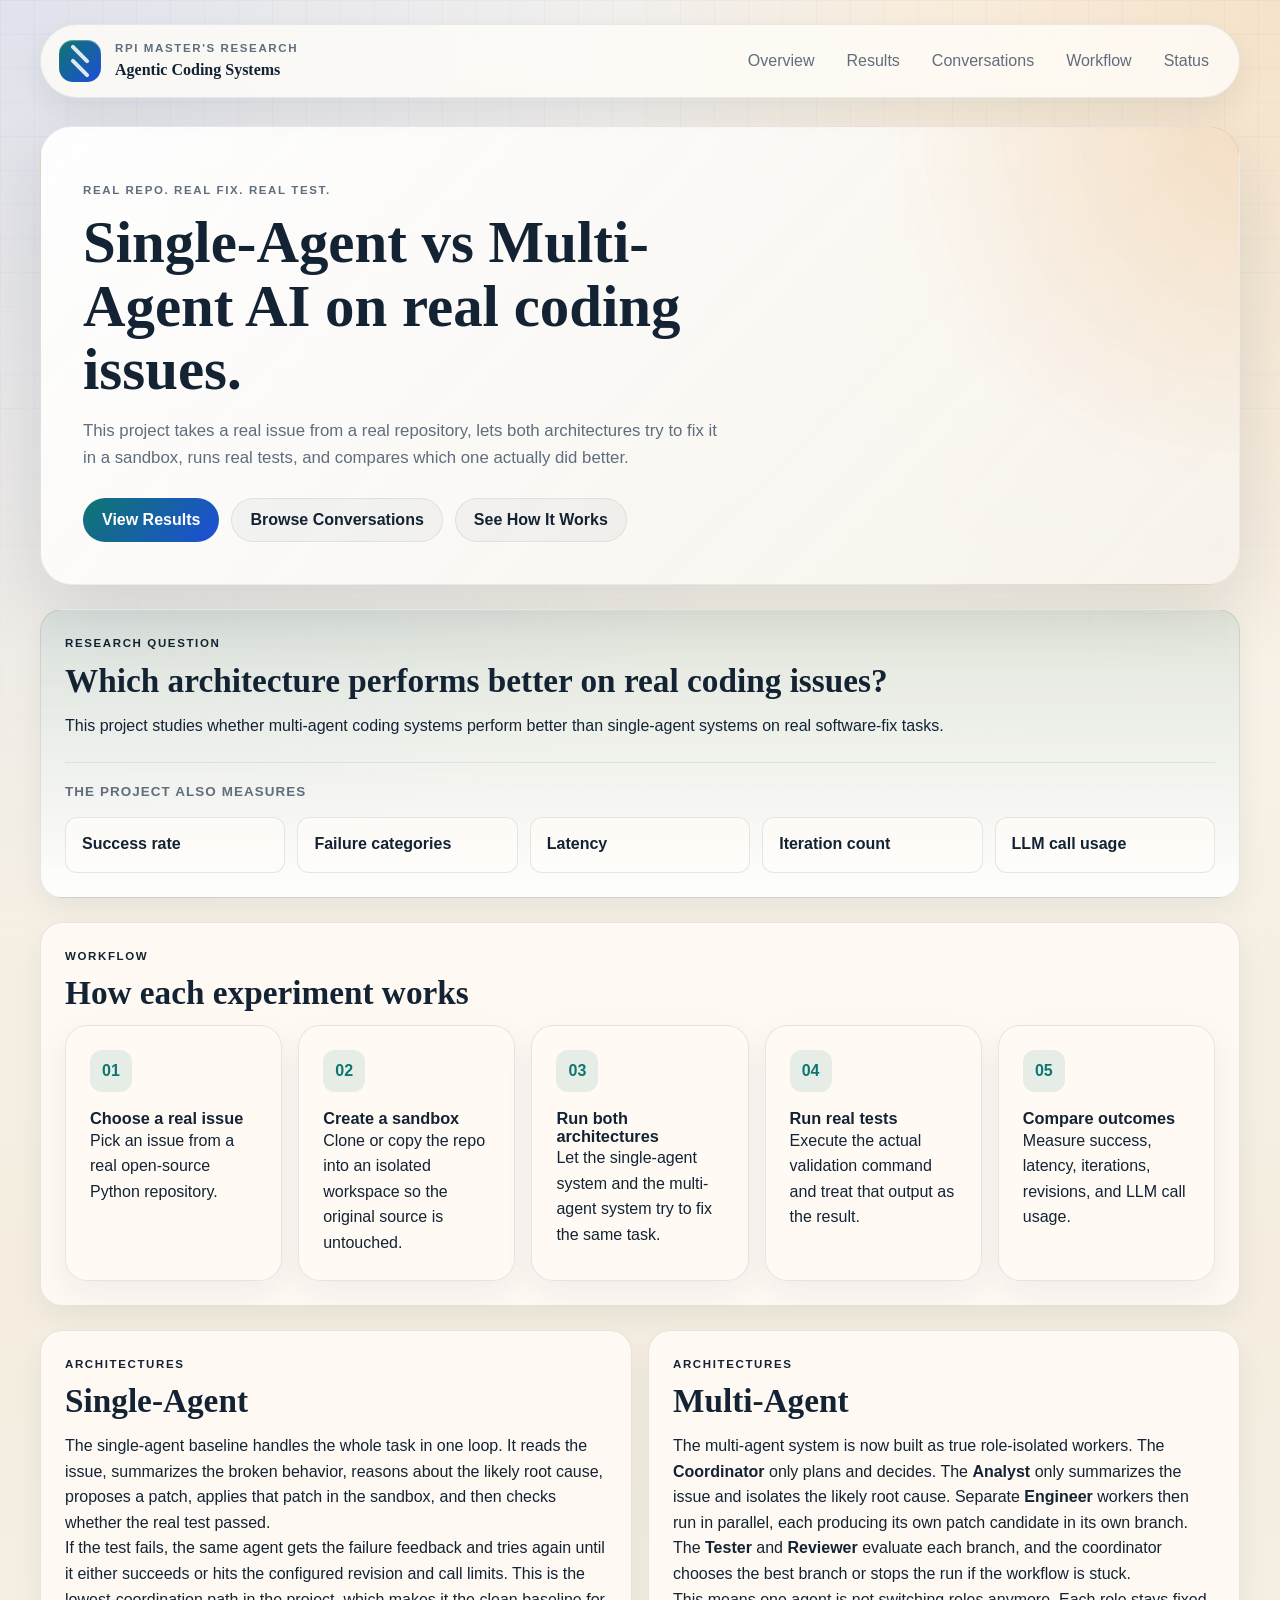
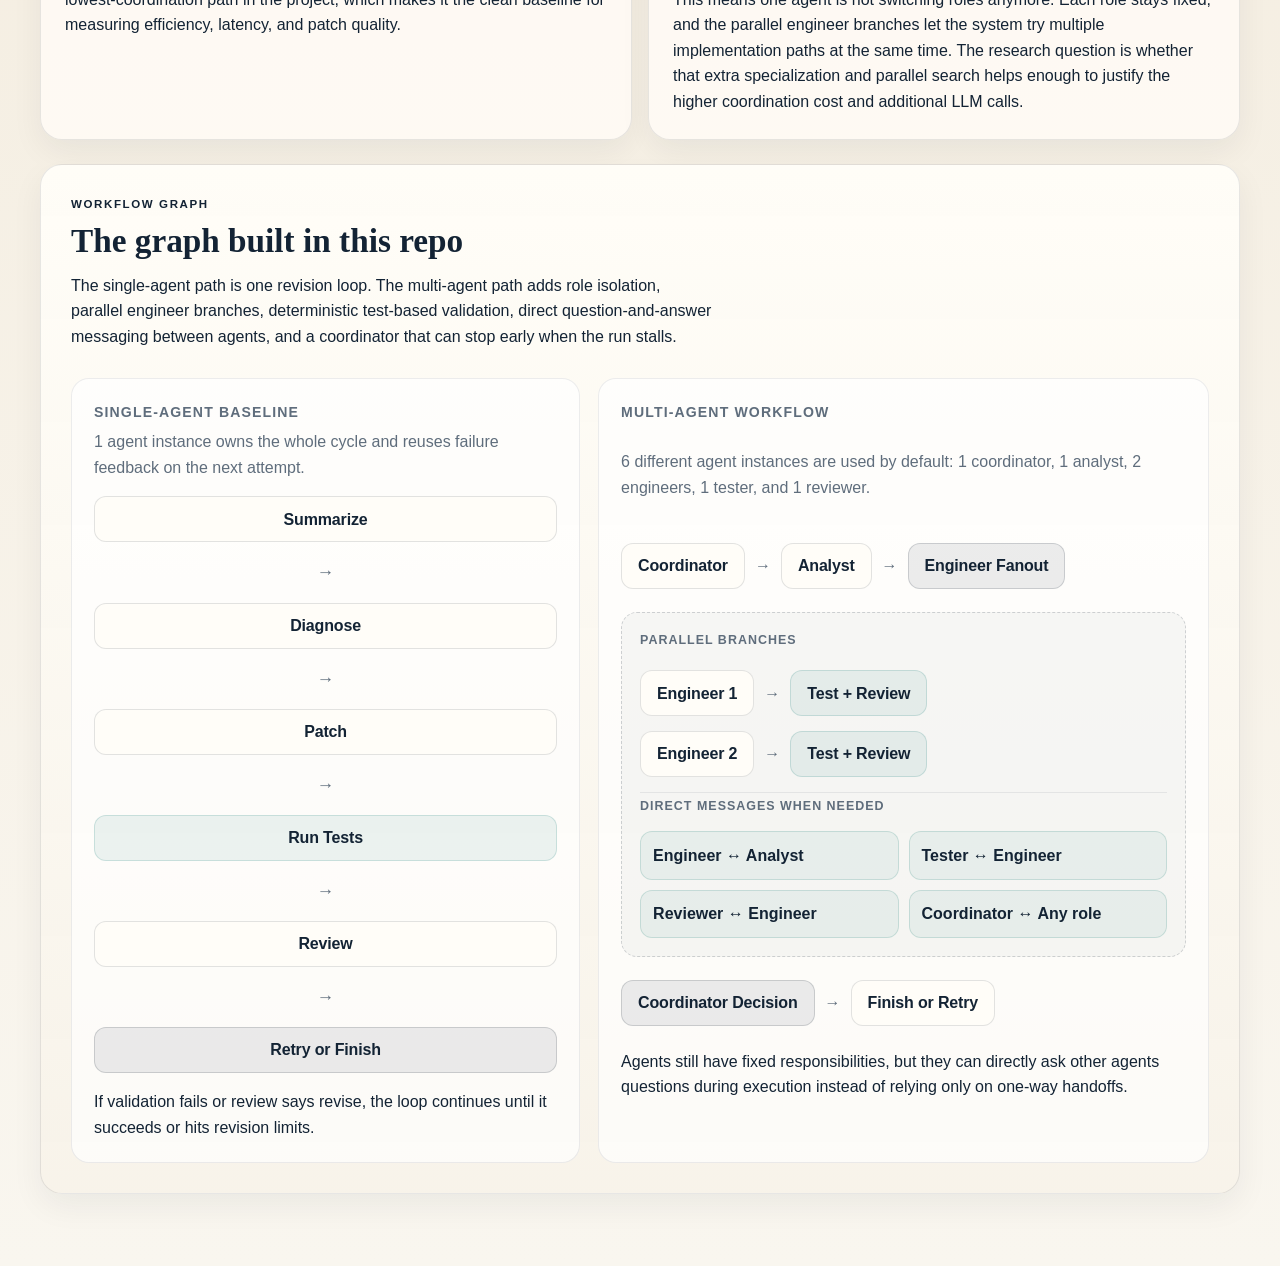
==== index.html @ 9006fa15 "feat: add static project website" ====
<!DOCTYPE html>
<html lang="en">
<head>
  <meta charset="UTF-8">
  <meta name="viewport" content="width=device-width, initial-scale=1.0">
  <title>Agentic Coding Research</title>
  <link rel="stylesheet" href="styles.css">
</head>
<body>
  <div class="shell">
    <header class="topbar">
      <a class="brand" href="index.html">
        <span class="brand-mark"></span>
        <span>
          <span class="eyebrow">RPI Master's Research</span>
          <strong>Agentic Coding Systems</strong>
        </span>
      </a>
      <nav class="nav">
        <a href="index.html">Overview</a>
        <a href="results.html">Results</a>
        <a href="conversations.html">Conversations</a>
        <a href="#workflow">Workflow</a>
        <a href="#status">Status</a>
      </nav>
    </header>

    <main>
      <section class="hero hero-single">
        <div class="hero-copy">
          <p class="eyebrow">Real Repo. Real Fix. Real Test.</p>
          <h1>Single-Agent vs Multi-Agent AI on real coding issues.</h1>
          <p class="lede">
            This project takes a real issue from a real repository, lets both architectures try to fix it in a sandbox,
            runs real tests, and compares which one actually did better.
          </p>
          <div class="hero-actions">
            <a class="button button-primary" href="results.html">View Results</a>
            <a class="button button-secondary" href="conversations.html">Browse Conversations</a>
            <a class="button button-secondary" href="#workflow">See How It Works</a>
          </div>
        </div>
      </section>

      <section>
        <article class="panel emphasis">
          <p class="eyebrow">Research Question</p>
          <h2>Which architecture performs better on real coding issues?</h2>
          <p>
            This project studies whether multi-agent coding systems perform better than single-agent systems on real software-fix tasks.
          </p>
          <div class="research-metrics">
            <span class="research-metrics-label">The project also measures</span>
            <div class="research-metrics-grid">
              <span class="research-metric">Success rate</span>
              <span class="research-metric">Failure categories</span>
              <span class="research-metric">Latency</span>
              <span class="research-metric">Iteration count</span>
              <span class="research-metric">LLM call usage</span>
            </div>
          </div>
        </article>
      </section>

      <section class="panel" id="workflow">
        <p class="eyebrow">Workflow</p>
        <h2>How each experiment works</h2>
        <div class="steps">
          <article class="step">
            <span class="step-number">01</span>
            <h3>Choose a real issue</h3>
            <p>Pick an issue from a real open-source Python repository.</p>
          </article>
          <article class="step">
            <span class="step-number">02</span>
            <h3>Create a sandbox</h3>
            <p>Clone or copy the repo into an isolated workspace so the original source is untouched.</p>
          </article>
          <article class="step">
            <span class="step-number">03</span>
            <h3>Run both architectures</h3>
            <p>Let the single-agent system and the multi-agent system try to fix the same task.</p>
          </article>
          <article class="step">
            <span class="step-number">04</span>
            <h3>Run real tests</h3>
            <p>Execute the actual validation command and treat that output as the result.</p>
          </article>
          <article class="step">
            <span class="step-number">05</span>
            <h3>Compare outcomes</h3>
            <p>Measure success, latency, iterations, revisions, and LLM call usage.</p>
          </article>
        </div>
      </section>

      <section class="section-grid">
        <article class="panel">
          <p class="eyebrow">Architectures</p>
          <h2>Single-Agent</h2>
          <p>
            The single-agent baseline handles the whole task in one loop. It reads the issue, summarizes the broken behavior,
            reasons about the likely root cause, proposes a patch, applies that patch in the sandbox, and then checks whether
            the real test passed.
          </p>
          <p>
            If the test fails, the same agent gets the failure feedback and tries again until it either succeeds or hits the
            configured revision and call limits. This is the lowest-coordination path in the project, which makes it the clean
            baseline for measuring efficiency, latency, and patch quality.
          </p>
        </article>
        <article class="panel">
          <p class="eyebrow">Architectures</p>
          <h2>Multi-Agent</h2>
          <p>
            The multi-agent system is now built as true role-isolated workers. The <strong>Coordinator</strong> only plans and
            decides. The <strong>Analyst</strong> only summarizes the issue and isolates the likely root cause. Separate
            <strong>Engineer</strong> workers then run in parallel, each producing its own patch candidate in its own branch.
            The <strong>Tester</strong> and <strong>Reviewer</strong> evaluate each branch, and the coordinator chooses the best
            branch or stops the run if the workflow is stuck.
          </p>
          <p>
            This means one agent is not switching roles anymore. Each role stays fixed, and the parallel engineer branches let the
            system try multiple implementation paths at the same time. The research question is whether that extra specialization
            and parallel search helps enough to justify the higher coordination cost and additional LLM calls.
          </p>
        </article>
      </section>

      <section class="panel graph-panel">
        <div class="graph-panel-copy">
          <p class="eyebrow">Workflow Graph</p>
          <h2>The graph built in this repo</h2>
          <p>
            The single-agent path is one revision loop. The multi-agent path adds role isolation, parallel engineer branches,
            deterministic test-based validation, direct question-and-answer messaging between agents, and a coordinator that can
            stop early when the run stalls.
          </p>
        </div>

        <div class="workflow-diagram">
          <article class="workflow-track">
            <div class="workflow-track-head">
              <span class="graph-label">Single-Agent baseline</span>
              <p>1 agent instance owns the whole cycle and reuses failure feedback on the next attempt.</p>
            </div>
            <div class="workflow-map workflow-map-single">
              <span class="workflow-node">Summarize</span>
              <span class="workflow-link">→</span>
              <span class="workflow-node">Diagnose</span>
              <span class="workflow-link">→</span>
              <span class="workflow-node">Patch</span>
              <span class="workflow-link">→</span>
              <span class="workflow-node workflow-node-accent">Run Tests</span>
              <span class="workflow-link">→</span>
              <span class="workflow-node">Review</span>
              <span class="workflow-link">→</span>
              <span class="workflow-node workflow-node-strong">Retry or Finish</span>
            </div>
            <p class="workflow-note">If validation fails or review says revise, the loop continues until it succeeds or hits revision limits.</p>
          </article>

          <article class="workflow-track">
            <div class="workflow-track-head">
              <span class="graph-label">Multi-Agent workflow</span>
              <p>6 different agent instances are used by default: 1 coordinator, 1 analyst, 2 engineers, 1 tester, and 1 reviewer.</p>
            </div>
            <div class="workflow-map workflow-map-multi">
              <div class="workflow-row">
                <span class="workflow-node">Coordinator</span>
                <span class="workflow-link">→</span>
                <span class="workflow-node">Analyst</span>
                <span class="workflow-link">→</span>
                <span class="workflow-node workflow-node-strong">Engineer Fanout</span>
              </div>
              <div class="workflow-branch-box">
                <span class="workflow-branch-label">Parallel branches</span>
                <div class="workflow-branch-grid">
                  <div class="workflow-branch-lane">
                    <span class="workflow-node">Engineer 1</span>
                    <span class="workflow-link">→</span>
                    <span class="workflow-node workflow-node-accent">Test + Review</span>
                  </div>
                  <div class="workflow-branch-lane">
                    <span class="workflow-node">Engineer 2</span>
                    <span class="workflow-link">→</span>
                    <span class="workflow-node workflow-node-accent">Test + Review</span>
                  </div>
                </div>
                <div class="workflow-message-box">
                  <span class="workflow-message-label">Direct messages when needed</span>
                  <div class="workflow-message-grid">
                    <span class="workflow-message">Engineer ↔ Analyst</span>
                    <span class="workflow-message">Tester ↔ Engineer</span>
                    <span class="workflow-message">Reviewer ↔ Engineer</span>
                    <span class="workflow-message">Coordinator ↔ Any role</span>
                  </div>
                </div>
              </div>
              <div class="workflow-row">
                <span class="workflow-node workflow-node-strong">Coordinator Decision</span>
                <span class="workflow-link">→</span>
                <span class="workflow-node">Finish or Retry</span>
              </div>
            </div>
            <p class="workflow-note">Agents still have fixed responsibilities, but they can directly ask other agents questions during execution instead of relying only on one-way handoffs.</p>
          </article>
        </div>
      </section>

    </main>
  </div>
</body>
</html>
---- styles.css ----
:root {
  --bg: #f5efe3;
  --surface: rgba(255, 251, 245, 0.88);
  --surface-strong: #fffdf8;
  --text: #132334;
  --muted: #5f6d7c;
  --line: rgba(19, 35, 52, 0.1);
  --accent: #0f766e;
  --accent-2: #1d4ed8;
  --accent-3: #d97706;
  --shadow: 0 28px 72px rgba(19, 35, 52, 0.12);
  --radius-xl: 28px;
  --radius-lg: 22px;
  --radius-md: 16px;
  --max-width: 1200px;
}

* {
  box-sizing: border-box;
}

html {
  scroll-behavior: smooth;
}

body {
  margin: 0;
  color: var(--text);
  font-family: "Avenir Next", "Segoe UI", sans-serif;
  line-height: 1.6;
  background:
    radial-gradient(circle at top left, rgba(29, 78, 216, 0.12), transparent 30%),
    radial-gradient(circle at top right, rgba(217, 119, 6, 0.16), transparent 22%),
    linear-gradient(180deg, #fbf7ef 0%, #f4ede0 45%, #f9f6ef 100%);
}

body::before {
  content: "";
  position: fixed;
  inset: 0;
  pointer-events: none;
  background-image:
    linear-gradient(rgba(19, 35, 52, 0.03) 1px, transparent 1px),
    linear-gradient(90deg, rgba(19, 35, 52, 0.03) 1px, transparent 1px);
  background-size: 34px 34px;
  mask-image: linear-gradient(180deg, rgba(0, 0, 0, 0.85), transparent);
}

a {
  color: inherit;
  text-decoration: none;
}

code {
  font-family: "SFMono-Regular", "Menlo", monospace;
}

.shell {
  width: min(calc(100% - 32px), var(--max-width));
  margin: 0 auto;
  padding: 24px 0 72px;
  position: relative;
  z-index: 1;
}

.topbar {
  position: sticky;
  top: 16px;
  z-index: 10;
  display: flex;
  justify-content: space-between;
  align-items: center;
  gap: 16px;
  padding: 14px 18px;
  border: 1px solid rgba(19, 35, 52, 0.08);
  border-radius: 999px;
  background: rgba(255, 253, 248, 0.8);
  box-shadow: 0 12px 30px rgba(19, 35, 52, 0.08);
  backdrop-filter: blur(16px);
}

.brand {
  display: flex;
  align-items: center;
  gap: 14px;
  min-width: 0;
}

.brand strong {
  display: block;
  font-family: "Iowan Old Style", "Palatino Linotype", serif;
  font-size: 1rem;
}

.brand-mark {
  width: 42px;
  height: 42px;
  border-radius: 14px;
  background: linear-gradient(135deg, var(--accent), var(--accent-2));
  box-shadow: inset 0 1px 1px rgba(255, 255, 255, 0.35);
  position: relative;
}

.brand-mark::before,
.brand-mark::after {
  content: "";
  position: absolute;
  left: 9px;
  right: 9px;
  height: 4px;
  border-radius: 999px;
  background: rgba(255, 255, 255, 0.86);
  transform: rotate(45deg);
}

.brand-mark::before {
  top: 12px;
}

.brand-mark::after {
  bottom: 12px;
}

.eyebrow {
  display: block;
  letter-spacing: 0.14em;
  text-transform: uppercase;
  font-size: 0.72rem;
  font-weight: 700;
  color: var(--muted);
}

.nav {
  display: flex;
  flex-wrap: wrap;
  gap: 8px;
}

.nav a {
  padding: 8px 12px;
  border-radius: 999px;
  color: var(--muted);
  transition: background 160ms ease, color 160ms ease, transform 160ms ease;
}

.nav a:hover {
  background: rgba(19, 35, 52, 0.06);
  color: var(--text);
  transform: translateY(-1px);
}

main {
  display: grid;
  gap: 24px;
  margin-top: 28px;
}

.hero {
  display: grid;
  grid-template-columns: 1.3fr 0.9fr;
  gap: 24px;
  padding: 42px;
  border-radius: calc(var(--radius-xl) + 4px);
  border: 1px solid rgba(19, 35, 52, 0.08);
  background:
    radial-gradient(circle at top right, rgba(217, 119, 6, 0.18), transparent 28%),
    linear-gradient(135deg, rgba(255, 255, 255, 0.94), rgba(247, 243, 236, 0.88));
  box-shadow: var(--shadow);
}

.hero-results {
  grid-template-columns: 1.2fr 0.8fr;
}

.hero-single {
  grid-template-columns: 1fr;
}

.hero-single h1 {
  max-width: 24ch;
  font-size: clamp(2.9rem, 4.6vw, 4.6rem);
}

.hero-single .lede {
  max-width: 68ch;
}

h1,
h2,
h3 {
  margin: 0;
  line-height: 1.08;
}

h1,
h2 {
  font-family: "Iowan Old Style", "Palatino Linotype", serif;
}

h1 {
  font-size: clamp(2.8rem, 5vw, 4.8rem);
  margin-top: 12px;
  max-width: 11ch;
}

h2 {
  font-size: clamp(1.8rem, 2.6vw, 2.6rem);
  margin: 10px 0 14px;
}

h3 {
  font-size: 1.02rem;
}

.lede {
  max-width: 62ch;
  color: var(--muted);
  font-size: 1.05rem;
}

.hero-actions {
  display: flex;
  flex-wrap: wrap;
  gap: 12px;
  margin-top: 26px;
}

.button {
  display: inline-flex;
  align-items: center;
  justify-content: center;
  min-height: 44px;
  padding: 0 18px;
  border-radius: 999px;
  border: 1px solid transparent;
  font-weight: 600;
}

.button-primary {
  color: white;
  background: linear-gradient(135deg, var(--accent), var(--accent-2));
}

.button-secondary {
  background: rgba(19, 35, 52, 0.04);
  border-color: rgba(19, 35, 52, 0.08);
}

.hero-panel,
.mini-grid,
.triple-grid,
.section-grid,
.status-grid,
.criteria-grid,
.steps {
  display: grid;
  gap: 16px;
}

.mini-grid,
.triple-grid,
.section-grid,
.status-grid,
.criteria-grid {
  grid-template-columns: repeat(2, minmax(0, 1fr));
}

.triple-grid {
  grid-template-columns: repeat(3, minmax(0, 1fr));
}

.panel,
.stat-card,
.mini-card,
.step,
.status-card,
.criteria-card {
  padding: 24px;
  border-radius: var(--radius-lg);
  border: 1px solid var(--line);
  background: var(--surface);
  box-shadow: 0 12px 32px rgba(19, 35, 52, 0.06);
}

.panel.emphasis {
  background: linear-gradient(180deg, rgba(15, 118, 110, 0.09), rgba(255, 255, 255, 0.92));
}

.research-metrics {
  display: grid;
  gap: 14px;
  margin-top: 24px;
  padding-top: 18px;
  border-top: 1px solid rgba(19, 35, 52, 0.08);
}

.research-metrics-label {
  font-size: 0.84rem;
  font-weight: 700;
  letter-spacing: 0.08em;
  text-transform: uppercase;
  color: var(--muted);
}

.research-metrics-grid {
  display: grid;
  grid-template-columns: repeat(5, minmax(0, 1fr));
  gap: 12px;
}

.research-metric {
  display: flex;
  align-items: center;
  min-height: 56px;
  padding: 14px 16px;
  border: 1px solid rgba(19, 35, 52, 0.1);
  border-radius: 12px;
  background: rgba(255, 253, 248, 0.7);
  font-weight: 700;
  line-height: 1.3;
}

.stat-card {
  background: linear-gradient(180deg, rgba(21, 33, 50, 0.96), rgba(16, 27, 42, 0.92));
  color: white;
}

.stat-card p,
.mini-card p,
.panel p,
.status-card p,
.criteria-card p,
.step p {
  margin: 0;
  color: inherit;
}

.stat-label,
.mini-label {
  display: block;
  font-size: 0.75rem;
  text-transform: uppercase;
  letter-spacing: 0.14em;
  opacity: 0.72;
}

.stat-value {
  display: block;
  margin: 10px 0 8px;
  font-size: 1.35rem;
  line-height: 1.25;
}

.mini-card strong,
.status-card strong,
.criteria-card strong {
  display: block;
  margin-bottom: 8px;
  font-size: 1.08rem;
}

.clean-list {
  margin: 0;
  padding-left: 18px;
}

.clean-list li + li {
  margin-top: 10px;
}

.steps {
  grid-template-columns: repeat(5, minmax(0, 1fr));
}

.step-number {
  display: inline-flex;
  width: 42px;
  height: 42px;
  align-items: center;
  justify-content: center;
  border-radius: 12px;
  background: rgba(15, 118, 110, 0.1);
  color: var(--accent);
  font-weight: 700;
  margin-bottom: 18px;
}

.table-wrap {
  overflow-x: auto;
}

.accordion-list {
  display: grid;
  gap: 14px;
}

.test-card {
  border: 1px solid var(--line);
  border-radius: var(--radius-lg);
  background: var(--surface);
  box-shadow: 0 12px 32px rgba(19, 35, 52, 0.06);
  overflow: hidden;
}

.test-card summary {
  list-style: none;
  display: flex;
  justify-content: space-between;
  align-items: center;
  gap: 16px;
  padding: 22px 24px;
  cursor: pointer;
}

.test-card summary::-webkit-details-marker {
  display: none;
}

.test-card summary strong {
  display: block;
  font-size: 1.06rem;
  margin-top: 4px;
}

.test-card[open] summary {
  border-bottom: 1px solid var(--line);
  background: rgba(19, 35, 52, 0.02);
}

.test-card-body {
  padding: 22px 24px 24px;
}

.detail-grid {
  display: grid;
  grid-template-columns: repeat(2, minmax(0, 1fr));
  gap: 16px;
}

.detail-grid-wide {
  margin-top: 16px;
}

.detail-block {
  padding: 18px;
  border-radius: var(--radius-md);
  background: rgba(255, 255, 255, 0.55);
  border: 1px solid rgba(19, 35, 52, 0.08);
}

.detail-block h3 {
  margin-bottom: 12px;
}

.summary-chip {
  display: inline-flex;
  align-items: center;
  min-height: 32px;
  padding: 0 12px;
  border-radius: 999px;
  font-size: 0.82rem;
  font-weight: 700;
  white-space: nowrap;
}

.success-chip {
  background: rgba(15, 118, 110, 0.12);
  color: var(--accent);
}

.failure-chip {
  background: rgba(185, 28, 28, 0.12);
  color: #b91c1c;
}

.mixed-chip {
  background: rgba(29, 78, 216, 0.12);
  color: #1d4ed8;
}

table {
  width: 100%;
  border-collapse: collapse;
  margin-top: 8px;
}

th,
td {
  text-align: left;
  padding: 14px 16px;
  border-bottom: 1px solid var(--line);
}

th {
  font-size: 0.78rem;
  text-transform: uppercase;
  letter-spacing: 0.12em;
  color: var(--muted);
}

.pill {
  display: inline-flex;
  align-items: center;
  min-height: 28px;
  padding: 0 10px;
  border-radius: 999px;
  font-size: 0.85rem;
  font-weight: 700;
}

.pill.success {
  background: rgba(15, 118, 110, 0.12);
  color: var(--accent);
}

.conversation-layout {
  display: grid;
  grid-template-columns: 320px minmax(0, 1fr);
  gap: 24px;
}

.issue-browser,
.conversation-browser {
  min-height: 720px;
}

.issue-list,
.transcript-list {
  display: grid;
  gap: 14px;
}

.issue-button,
.tab-button {
  width: 100%;
  border: 1px solid var(--line);
  background: rgba(255, 255, 255, 0.72);
  color: var(--text);
  border-radius: 18px;
  padding: 16px;
  text-align: left;
  cursor: pointer;
  transition: transform 160ms ease, border-color 160ms ease, background 160ms ease;
}

.issue-button:hover,
.tab-button:hover {
  transform: translateY(-1px);
  border-color: rgba(15, 118, 110, 0.25);
}

.issue-button.active,
.tab-button.active {
  background: linear-gradient(180deg, rgba(15, 118, 110, 0.12), rgba(255, 255, 255, 0.92));
  border-color: rgba(15, 118, 110, 0.32);
}

.issue-title,
.issue-meta {
  display: block;
}

.issue-title {
  font-weight: 700;
  margin-bottom: 4px;
}

.issue-meta {
  color: var(--muted);
  font-size: 0.92rem;
}

.conversation-header,
.run-card-top,
.run-stats,
.tab-bar,
.transcript-meta,
.graph-flow {
  display: flex;
  flex-wrap: wrap;
  gap: 12px;
}

.conversation-header,
.run-card-top {
  justify-content: space-between;
  align-items: flex-start;
}

.tab-bar {
  justify-content: flex-end;
}

.tab-button {
  width: auto;
  min-width: 164px;
  text-align: center;
}

.run-card,
.transcript-item,
.empty-state {
  padding: 22px;
  border-radius: var(--radius-lg);
  border: 1px solid var(--line);
  background: rgba(255, 255, 255, 0.72);
}

.run-card {
  display: grid;
  gap: 18px;
}

.run-stats {
  color: var(--muted);
  font-size: 0.95rem;
}

.transcript-item {
  background: rgba(255, 253, 248, 0.95);
}

.transcript-meta {
  align-items: center;
  color: var(--muted);
  font-size: 0.88rem;
  margin-bottom: 14px;
}

.role-pill {
  display: inline-flex;
  align-items: center;
  padding: 6px 10px;
  border-radius: 999px;
  background: rgba(29, 78, 216, 0.1);
  color: var(--accent-2);
  font-weight: 700;
}

.transcript-panel {
  border-top: 1px solid var(--line);
  padding-top: 12px;
  margin-top: 12px;
}

.transcript-panel summary {
  cursor: pointer;
  font-weight: 700;
}

.transcript-panel pre {
  margin: 12px 0 0;
  padding: 16px;
  border-radius: var(--radius-md);
  overflow-x: auto;
  background: #132334;
  color: #f9fbfd;
  font-family: "SFMono-Regular", "Menlo", monospace;
  font-size: 0.88rem;
  line-height: 1.55;
  white-space: pre-wrap;
  word-break: break-word;
}

.transcript-note,
.empty-state {
  color: var(--muted);
}

.graph-stack {
  display: grid;
  gap: 20px;
  margin-top: 10px;
}

.graph-panel {
  display: grid;
  gap: 28px;
  padding: 30px;
  background:
    linear-gradient(180deg, rgba(255, 253, 248, 0.96), rgba(247, 242, 233, 0.92));
}

.graph-panel-copy {
  max-width: 72ch;
}

.graph-panel-copy p:last-child {
  margin-top: 0;
}

.workflow-diagram {
  display: grid;
  grid-template-columns: minmax(0, 1fr) minmax(0, 1.2fr);
  gap: 18px;
}

.workflow-track {
  display: grid;
  gap: 16px;
  padding: 22px;
  border: 1px solid rgba(19, 35, 52, 0.08);
  border-radius: 18px;
  background: rgba(255, 255, 255, 0.66);
}

.workflow-track-head {
  display: grid;
  gap: 6px;
}

.workflow-track-head p,
.workflow-note {
  margin: 0;
  color: var(--muted);
}

.workflow-map {
  display: grid;
  gap: 16px;
}

.workflow-map-single {
  align-content: start;
}

.workflow-map-single .workflow-link {
  display: flex;
  align-items: center;
  justify-content: center;
  min-height: 28px;
  width: 100%;
  font-size: 1.1rem;
}

.workflow-row,
.workflow-branch-lane {
  display: flex;
  align-items: center;
  flex-wrap: wrap;
  gap: 10px;
}

.workflow-node {
  display: inline-flex;
  align-items: center;
  justify-content: center;
  min-height: 46px;
  padding: 0 16px;
  border: 1px solid rgba(19, 35, 52, 0.12);
  border-radius: 12px;
  background: #fffdf8;
  font-weight: 700;
  letter-spacing: -0.01em;
}

.workflow-node-accent {
  background: rgba(15, 118, 110, 0.08);
  border-color: rgba(15, 118, 110, 0.16);
}

.workflow-node-strong {
  background: rgba(19, 35, 52, 0.08);
  border-color: rgba(19, 35, 52, 0.16);
}

.workflow-link {
  color: var(--muted);
  font-weight: 700;
}

.workflow-branch-box {
  display: grid;
  gap: 14px;
  padding: 18px;
  border: 1px dashed rgba(19, 35, 52, 0.18);
  border-radius: 16px;
  background: rgba(19, 35, 52, 0.03);
}

.workflow-branch-label {
  font-size: 0.78rem;
  font-weight: 700;
  letter-spacing: 0.08em;
  text-transform: uppercase;
  color: var(--muted);
}

.workflow-branch-grid {
  display: grid;
  gap: 12px;
}

.workflow-message-box {
  display: grid;
  gap: 12px;
  padding-top: 4px;
  border-top: 1px solid rgba(19, 35, 52, 0.08);
}

.workflow-message-label {
  font-size: 0.78rem;
  font-weight: 700;
  letter-spacing: 0.08em;
  text-transform: uppercase;
  color: var(--muted);
}

.workflow-message-grid {
  display: grid;
  grid-template-columns: repeat(2, minmax(0, 1fr));
  gap: 10px;
}

.workflow-message {
  display: flex;
  align-items: center;
  min-height: 42px;
  padding: 10px 12px;
  border-radius: 12px;
  border: 1px solid rgba(15, 118, 110, 0.16);
  background: rgba(15, 118, 110, 0.06);
  font-weight: 700;
  color: var(--text);
}

.graph-lane {
  display: grid;
  gap: 10px;
}

.graph-label {
  font-size: 0.88rem;
  font-weight: 700;
  color: var(--muted);
  text-transform: uppercase;
  letter-spacing: 0.08em;
}

.graph-flow {
  align-items: center;
  padding: 18px;
  border-radius: var(--radius-md);
  border: 1px solid var(--line);
  background: rgba(255, 255, 255, 0.72);
}

.graph-node {
  display: inline-flex;
  align-items: center;
  min-height: 40px;
  padding: 0 14px;
  border-radius: 999px;
  background: linear-gradient(180deg, rgba(29, 78, 216, 0.1), rgba(15, 118, 110, 0.08));
  border: 1px solid rgba(29, 78, 216, 0.14);
  font-weight: 700;
}

.graph-arrow {
  color: var(--muted);
  font-weight: 700;
}

@media (max-width: 960px) {
  .topbar,
  .hero,
  .mini-grid,
  .triple-grid,
  .section-grid,
  .status-grid,
  .criteria-grid,
  .steps,
  .detail-grid,
  .conversation-layout,
  .research-metrics-grid,
  .workflow-message-grid,
  .workflow-diagram {
    grid-template-columns: 1fr;
  }

  .topbar {
    border-radius: 24px;
    align-items: flex-start;
  }

  .nav {
    justify-content: flex-start;
  }

  h1 {
    max-width: none;
  }

  .tab-button {
    width: 100%;
  }
}

@media (max-width: 640px) {
  .shell {
    width: min(calc(100% - 20px), var(--max-width));
    padding-top: 14px;
  }

  .hero,
  .panel,
  .stat-card,
  .mini-card,
  .step,
  .status-card,
  .criteria-card {
    padding: 20px;
  }

  .workflow-track,
  .workflow-branch-box {
    padding: 18px;
  }
}
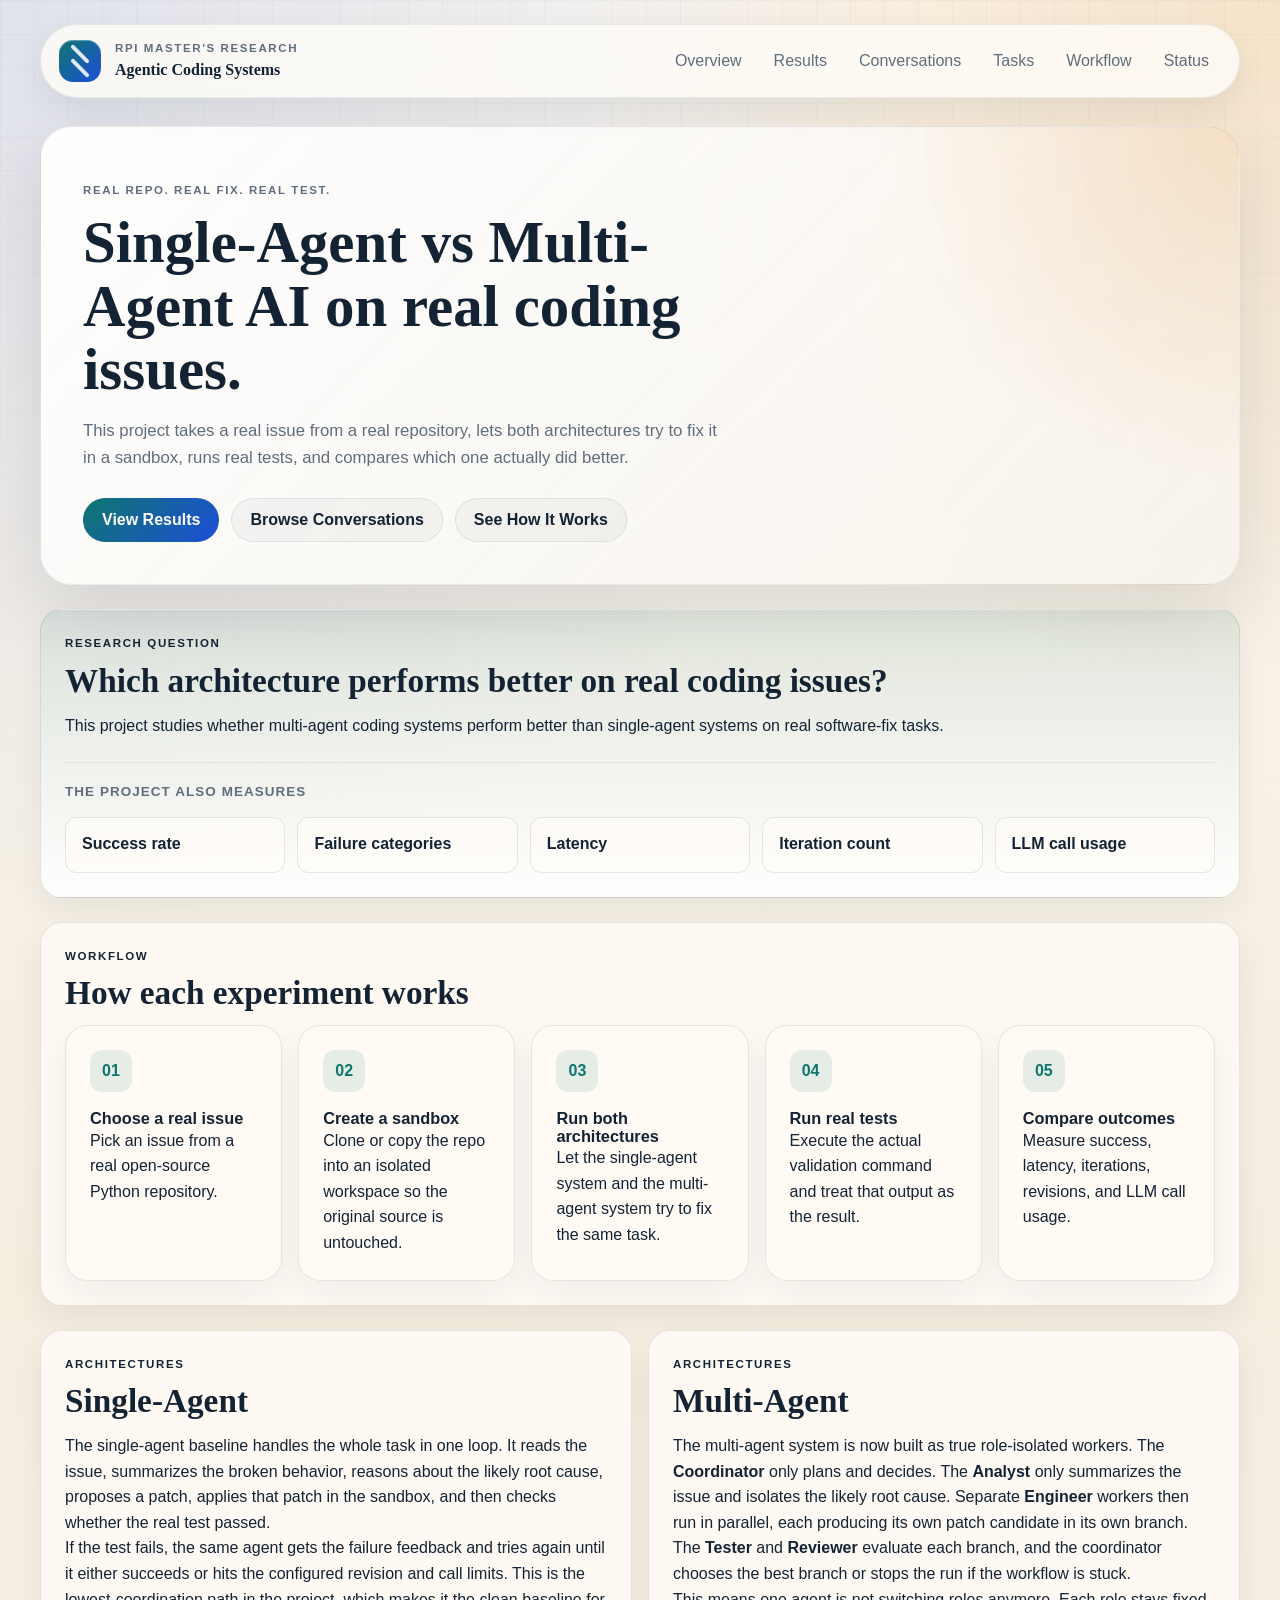
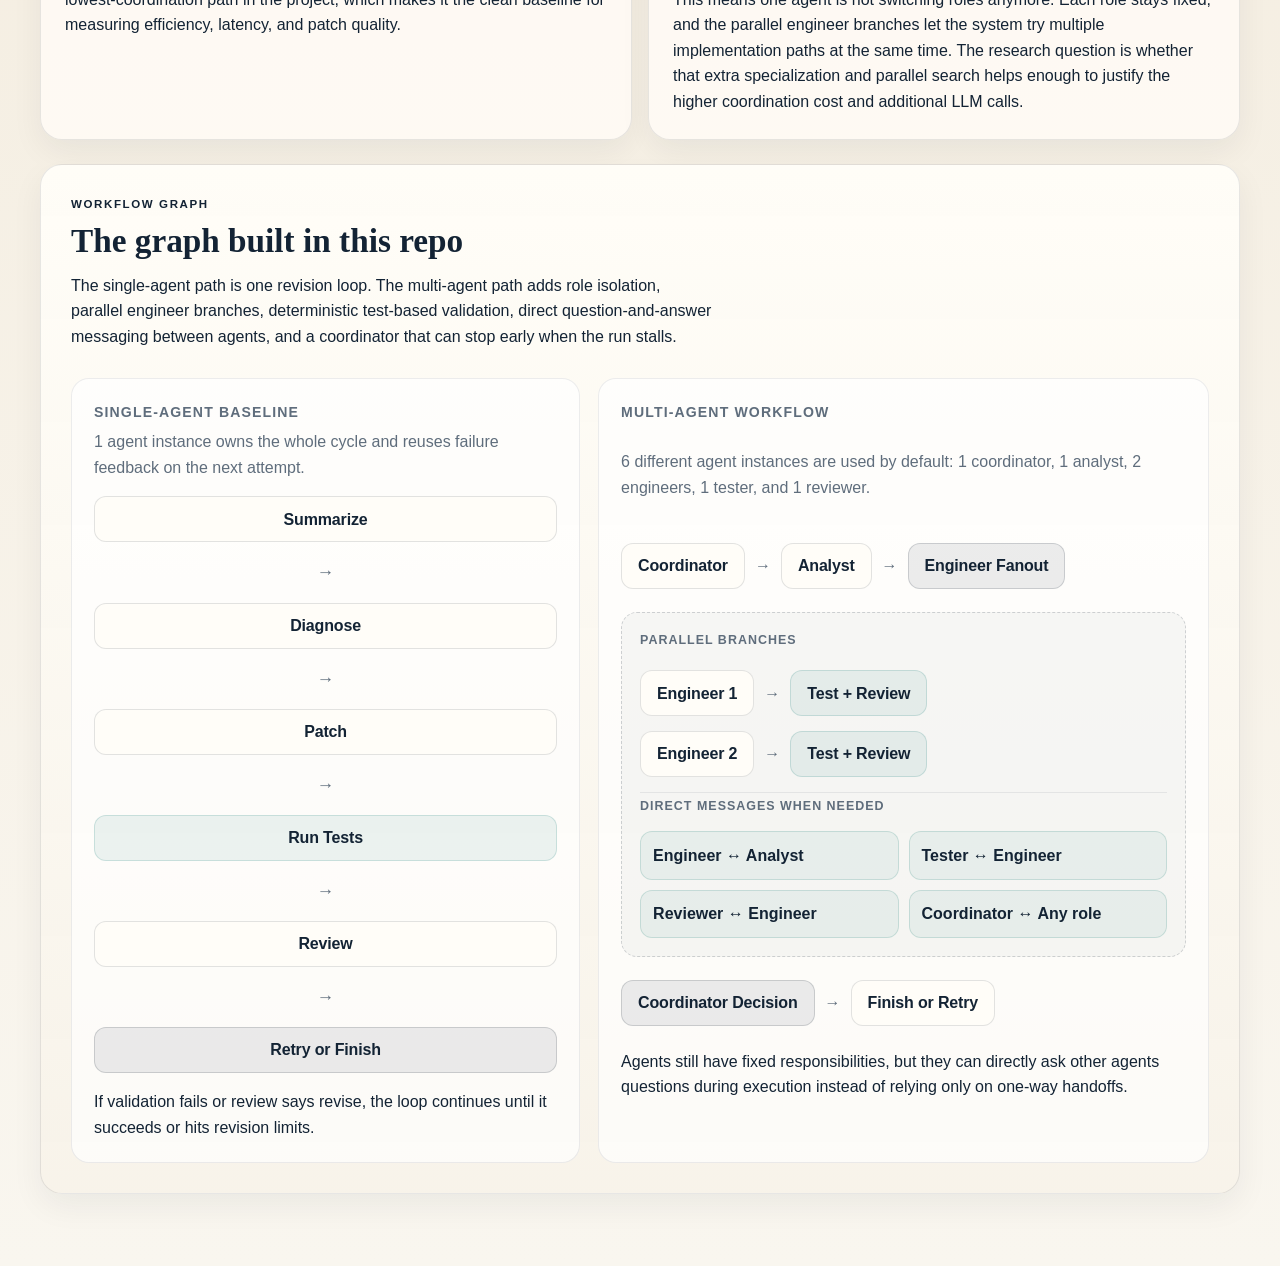
==== commit da809f35: "feat: add task selection guide and task reference page" ====
--- a/index.html
+++ b/index.html
@@ -20,6 +20,7 @@
         <a href="index.html">Overview</a>
         <a href="results.html">Results</a>
         <a href="conversations.html">Conversations</a>
+        <a href="tasks.html">Tasks</a>
         <a href="#workflow">Workflow</a>
         <a href="#status">Status</a>
       </nav>
--- a/styles.css
+++ b/styles.css
@@ -665,6 +665,20 @@
 .transcript-note,
 .empty-state {
   color: var(--muted);
+}
+
+.resource-link {
+  color: var(--accent);
+  text-decoration: underline;
+  text-underline-offset: 0.18em;
+}
+
+.resource-link:hover {
+  color: var(--text);
+}
+
+.issue-link-list a {
+  font-weight: 600;
 }
 
 .graph-stack {
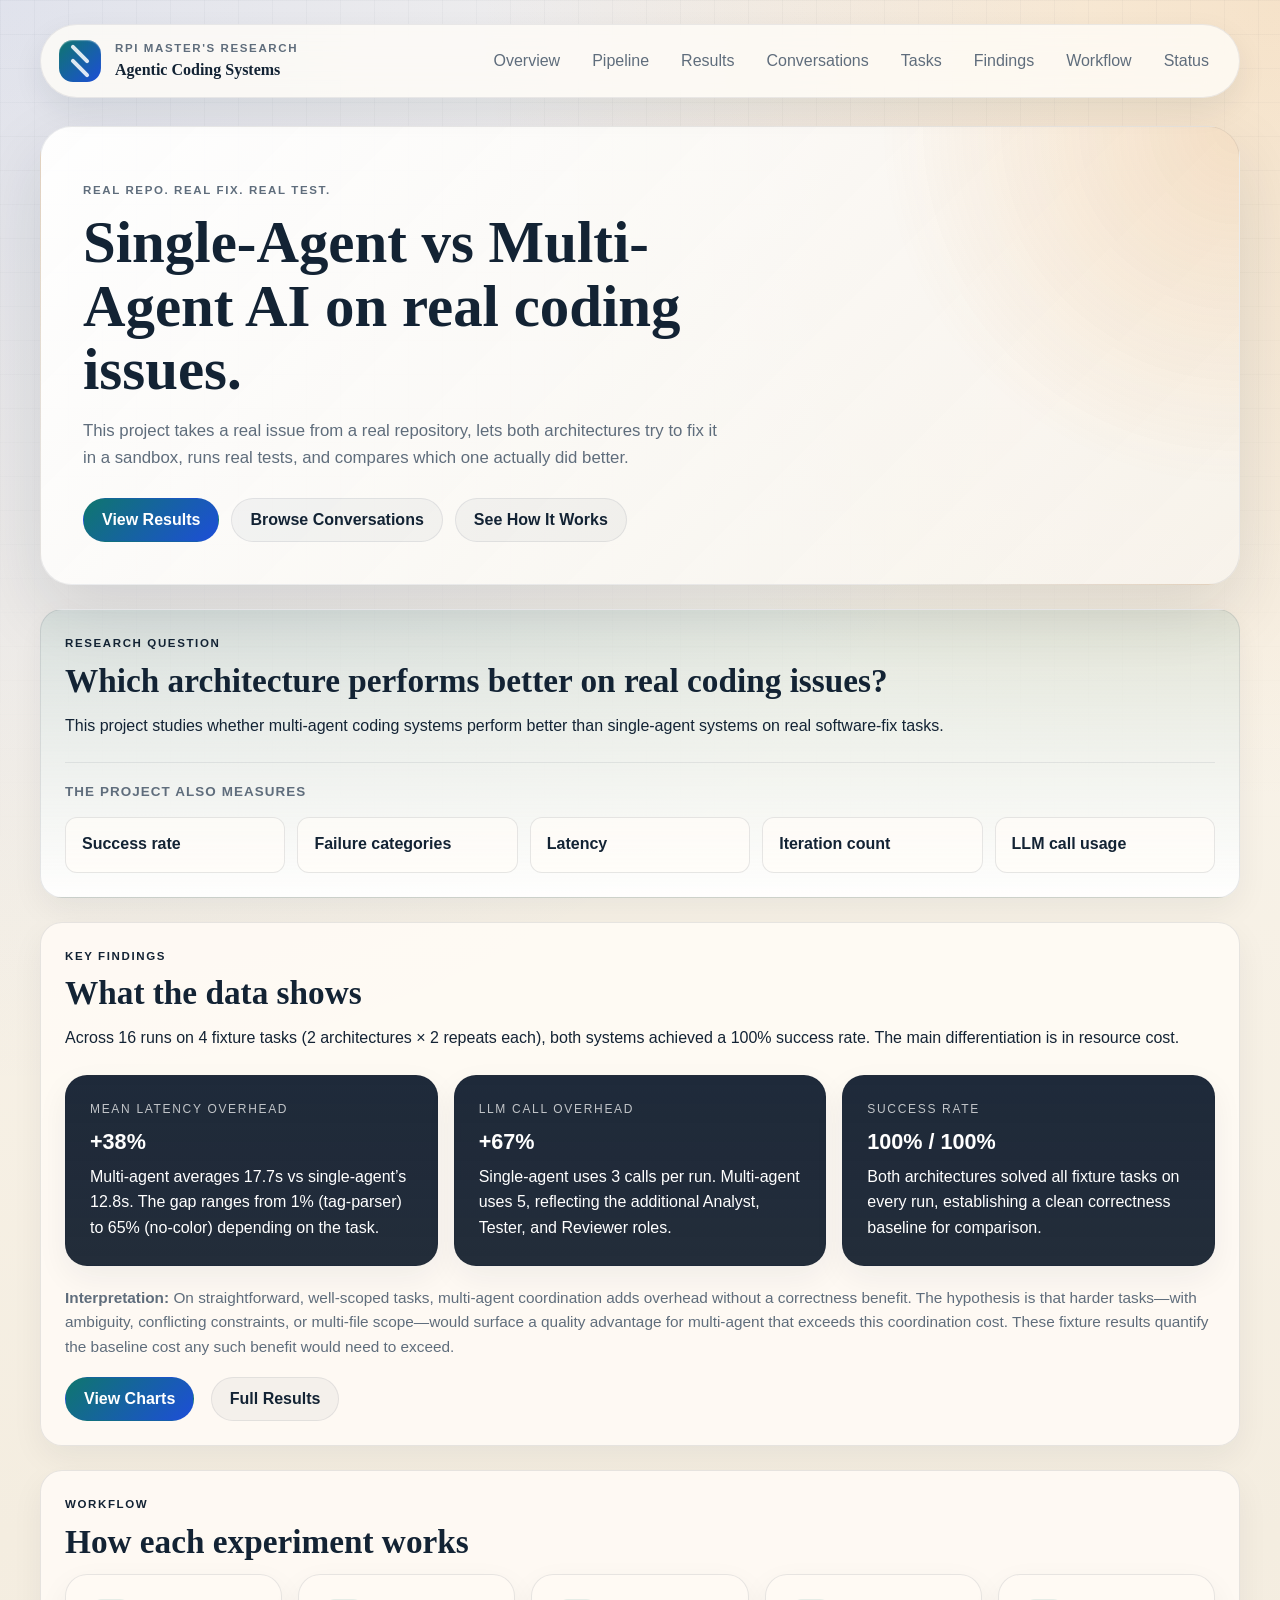
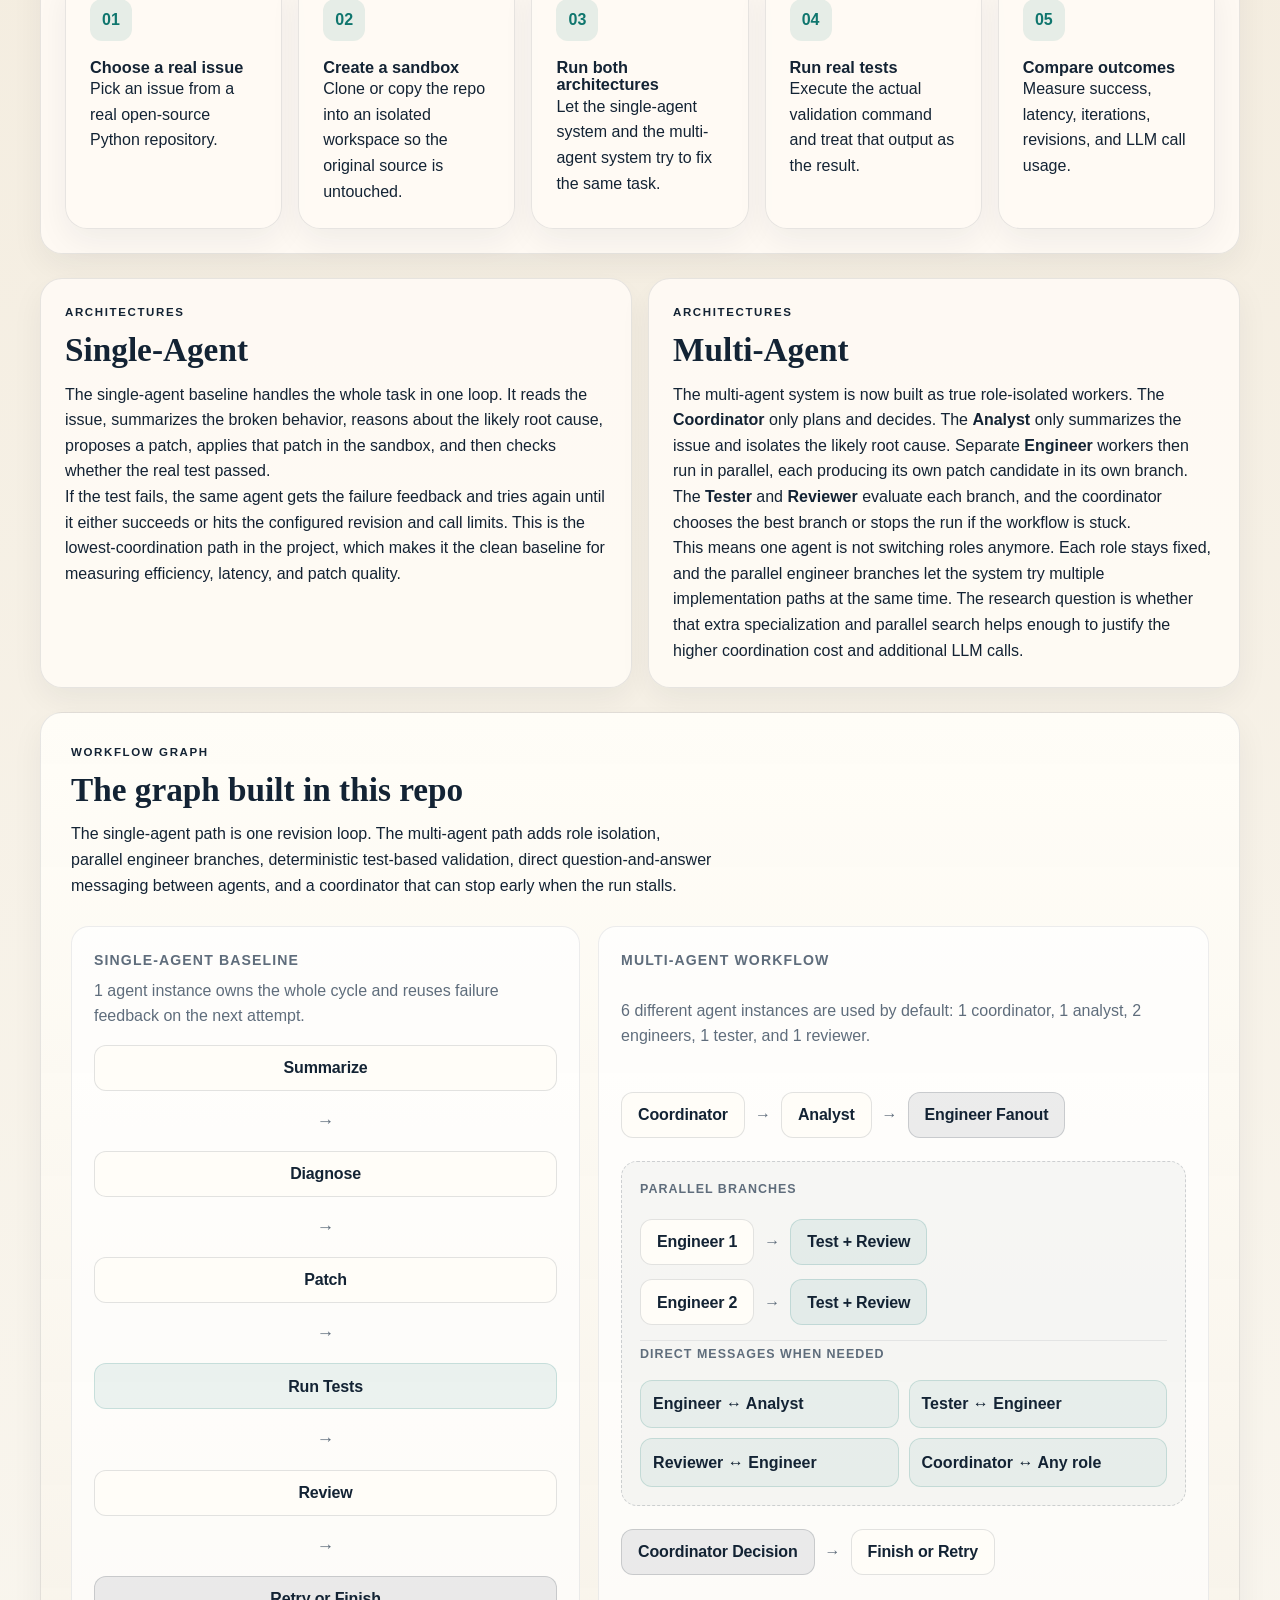
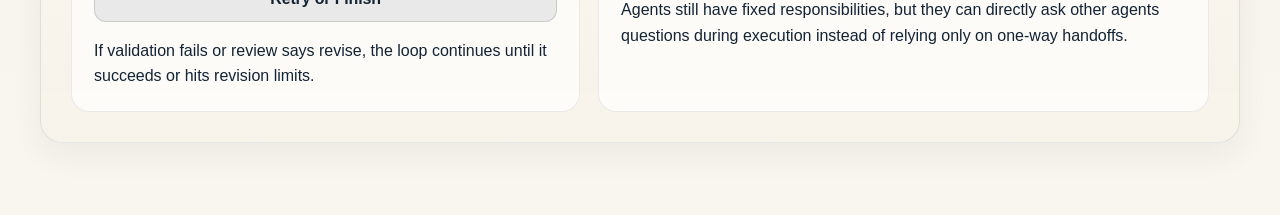
==== commit 636cbdc1: "Add results charts to static site" ====
--- a/index.html
+++ b/index.html
@@ -18,9 +18,11 @@
       </a>
       <nav class="nav">
         <a href="index.html">Overview</a>
+        <a href="pipeline.html">Pipeline</a>
         <a href="results.html">Results</a>
         <a href="conversations.html">Conversations</a>
         <a href="tasks.html">Tasks</a>
+        <a href="#findings">Findings</a>
         <a href="#workflow">Workflow</a>
         <a href="#status">Status</a>
       </nav>
@@ -61,6 +63,42 @@
             </div>
           </div>
         </article>
+      </section>
+
+      <section class="panel" id="findings">
+        <p class="eyebrow">Key Findings</p>
+        <h2>What the data shows</h2>
+        <p>
+          Across 16 runs on 4 fixture tasks (2 architectures &times; 2 repeats each), both systems achieved
+          a 100% success rate. The main differentiation is in resource cost.
+        </p>
+        <div class="triple-grid" style="margin-top: 24px;">
+          <article class="stat-card">
+            <span class="stat-label">Mean latency overhead</span>
+            <strong class="stat-value">+38%</strong>
+            <p>Multi-agent averages 17.7s vs single-agent&rsquo;s 12.8s. The gap ranges from 1% (tag-parser) to 65% (no-color) depending on the task.</p>
+          </article>
+          <article class="stat-card">
+            <span class="stat-label">LLM call overhead</span>
+            <strong class="stat-value">+67%</strong>
+            <p>Single-agent uses 3 calls per run. Multi-agent uses 5, reflecting the additional Analyst, Tester, and Reviewer roles.</p>
+          </article>
+          <article class="stat-card">
+            <span class="stat-label">Success rate</span>
+            <strong class="stat-value">100% / 100%</strong>
+            <p>Both architectures solved all fixture tasks on every run, establishing a clean correctness baseline for comparison.</p>
+          </article>
+        </div>
+        <p style="margin-top: 20px; color: var(--muted); font-size: 0.96rem;">
+          <strong>Interpretation:</strong> On straightforward, well-scoped tasks, multi-agent coordination adds overhead
+          without a correctness benefit. The hypothesis is that harder tasks&mdash;with ambiguity, conflicting constraints,
+          or multi-file scope&mdash;would surface a quality advantage for multi-agent that exceeds this coordination cost.
+          These fixture results quantify the baseline cost any such benefit would need to exceed.
+        </p>
+        <div style="margin-top: 18px;">
+          <a class="button button-primary" href="results.html#charts">View Charts</a>
+          <a class="button button-secondary" href="results.html" style="margin-left: 12px;">Full Results</a>
+        </div>
       </section>
 
       <section class="panel" id="workflow">
--- a/styles.css
+++ b/styles.css
@@ -679,6 +679,17 @@
 
 .issue-link-list a {
   font-weight: 600;
+}
+
+.issue-reference-item + .issue-reference-item {
+  margin-top: 14px;
+}
+
+.issue-description {
+  margin: 6px 0 0;
+  color: var(--muted);
+  font-size: 0.96rem;
+  line-height: 1.5;
 }
 
 .graph-stack {
